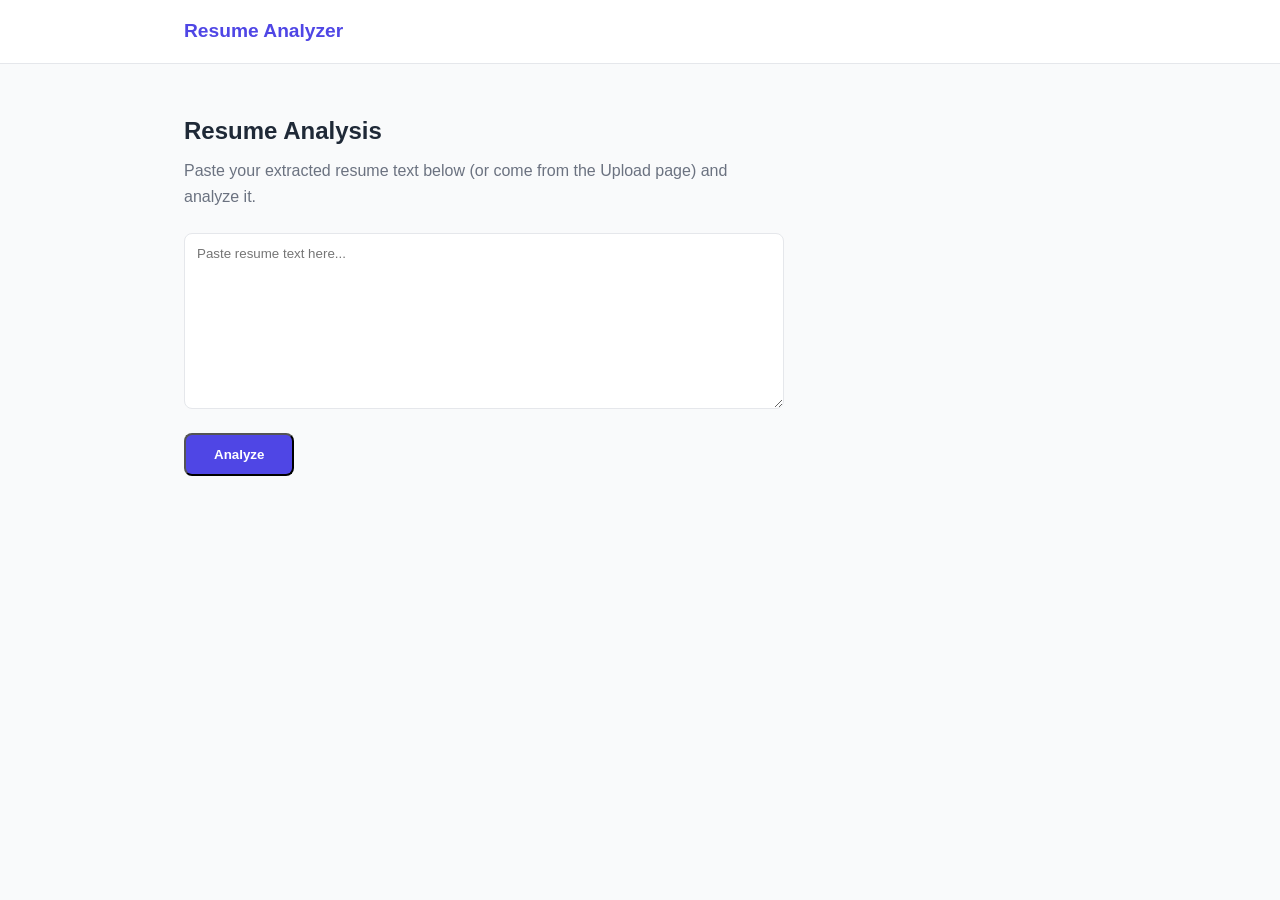
==== templates/analysis.html @ 1b29703f "Phase 3: Gemini-based resume analysis with Pydantic validation" ====
<!DOCTYPE html>
<html lang="en">
<head>
  <meta charset="UTF-8">
  <meta name="viewport" content="width=device-width, initial-scale=1.0">
  <title>Resume Analysis</title>
  <link rel="stylesheet" href="/static/style.css">
</head>
<body>

  <header class="navbar">
    <div class="container">
      <span class="brand">Resume Analyzer</span>
    </div>
  </header>

  <main class="container">
    <section class="upload-section">
      <h1>Resume Analysis</h1>
      <p>Paste your extracted resume text below (or come from the Upload page) and analyze it.</p>

      <textarea id="resume-text" rows="10" style="width:100%; margin-bottom:16px;" placeholder="Paste resume text here..."></textarea>
      <button id="analyze-btn" class="btn">Analyze</button>

      <div id="status" style="margin-top:16px;"></div>

      <div id="result" style="display:none; margin-top:24px;">
        <div class="result-box"><h3>Skills</h3><ul id="skills"></ul></div>
        <div class="result-box"><h3>Education</h3><ul id="education"></ul></div>
        <div class="result-box"><h3>Projects</h3><ul id="projects"></ul></div>
        <div class="result-box"><h3>Certifications</h3><ul id="certifications"></ul></div>
        <div class="result-box"><h3>Experience</h3><ul id="experience"></ul></div>
        <div class="result-box"><h3>Strengths</h3><ul id="strengths"></ul></div>
        <div class="result-box"><h3>Weaknesses</h3><ul id="weaknesses"></ul></div>
        <div class="result-box"><h3>Missing Sections</h3><ul id="missing_sections"></ul></div>
        <div class="result-box"><h3>Suggestions</h3><ul id="suggestions"></ul></div>
      </div>
    </section>
  </main>

  <script>
    const btn = document.getElementById("analyze-btn");
    const statusEl = document.getElementById("status");
    const resultEl = document.getElementById("result");

    const fieldIds = [
      "skills", "education", "projects", "certifications",
      "experience", "strengths", "weaknesses",
      "missing_sections", "suggestions"
    ];

    btn.addEventListener("click", async function () {
      const resumeText = document.getElementById("resume-text").value.trim();

      if (!resumeText) {
        statusEl.textContent = "Please paste resume text first.";
        return;
      }

      statusEl.textContent = "Analyzing... this can take a few seconds.";
      resultEl.style.display = "none";

      try {
        const response = await fetch("/analyze-resume", {
          method: "POST",
          headers: { "Content-Type": "application/json" },
          body: JSON.stringify({ resume_text: resumeText })
        });

        const data = await response.json();

        if (!response.ok) {
          statusEl.textContent = "Error: " + data.detail;
          return;
        }

        fieldIds.forEach(id => {
          const list = document.getElementById(id);
          list.innerHTML = "";
          const items = data[id] || [];
          if (items.length === 0) {
            list.innerHTML = "<li>None found</li>";
          } else {
            items.forEach(item => {
              const li = document.createElement("li");
              li.textContent = item;
              list.appendChild(li);
            });
          }
        });

        statusEl.textContent = "Analysis complete.";
        resultEl.style.display = "block";

      } catch (err) {
        statusEl.textContent = "Something went wrong. Is the server running?";
      }
    });
  </script>

</body>
</html>
---- static/style.css ----
:root {
  --primary: #4f46e5;
  --primary-dark: #4338ca;
  --text: #1f2937;
  --muted: #6b7280;
  --bg: #f9fafb;
  --card: #ffffff;
  --border: #e5e7eb;
}

* {
  box-sizing: border-box;
  margin: 0;
  padding: 0;
}

body {
  font-family: "Segoe UI", Arial, sans-serif;
  background: var(--bg);
  color: var(--text);
  line-height: 1.6;
}

.container {
  max-width: 960px;
  margin: 0 auto;
  padding: 0 24px;
}

.navbar {
  background: var(--card);
  border-bottom: 1px solid var(--border);
  padding: 16px 0;
}

.brand {
  font-weight: 700;
  font-size: 1.2rem;
  color: var(--primary);
}

.hero {
  text-align: center;
  padding: 80px 0 48px;
}

.hero h1 {
  font-size: 2.5rem;
  margin-bottom: 16px;
}

.hero p {
  color: var(--muted);
  max-width: 600px;
  margin: 0 auto 32px;
  font-size: 1.1rem;
}

.btn {
  display: inline-block;
  background: var(--primary);
  color: #fff;
  padding: 12px 28px;
  border-radius: 8px;
  text-decoration: none;
  font-weight: 600;
  transition: background 0.2s;
}

.btn:hover {
  background: var(--primary-dark);
}

.steps {
  display: grid;
  grid-template-columns: repeat(auto-fit, minmax(240px, 1fr));
  gap: 24px;
  padding-bottom: 64px;
}

.card {
  background: var(--card);
  border: 1px solid var(--border);
  border-radius: 12px;
  padding: 24px;
}

.card h3 {
  margin-bottom: 8px;
}

.card p {
  color: var(--muted);
}

.footer {
  text-align: center;
  color: var(--muted);
  padding: 24px;
  border-top: 1px solid var(--border);
  font-size: 0.9rem;
}
.upload-section {
  padding: 48px 0;
  max-width: 600px;
}

.upload-section h1 {
  margin-bottom: 8px;
}

.upload-section p {
  color: var(--muted);
  margin-bottom: 24px;
}

#upload-form {
  display: flex;
  gap: 12px;
  align-items: center;
  margin-bottom: 16px;
}

#status {
  margin-bottom: 16px;
  color: var(--muted);
}

.result-box {
  background: var(--card);
  border: 1px solid var(--border);
  border-radius: 12px;
  padding: 20px;
}

.result-box pre {
  white-space: pre-wrap;
  word-wrap: break-word;
  max-height: 400px;
  overflow-y: auto;
  font-family: inherit;
}
.result-box ul {
  margin-left: 20px;
  margin-top: 8px;
}

.result-box {
  margin-bottom: 16px;
}

textarea {
  padding: 12px;
  border: 1px solid var(--border);
  border-radius: 8px;
  font-family: inherit;
}
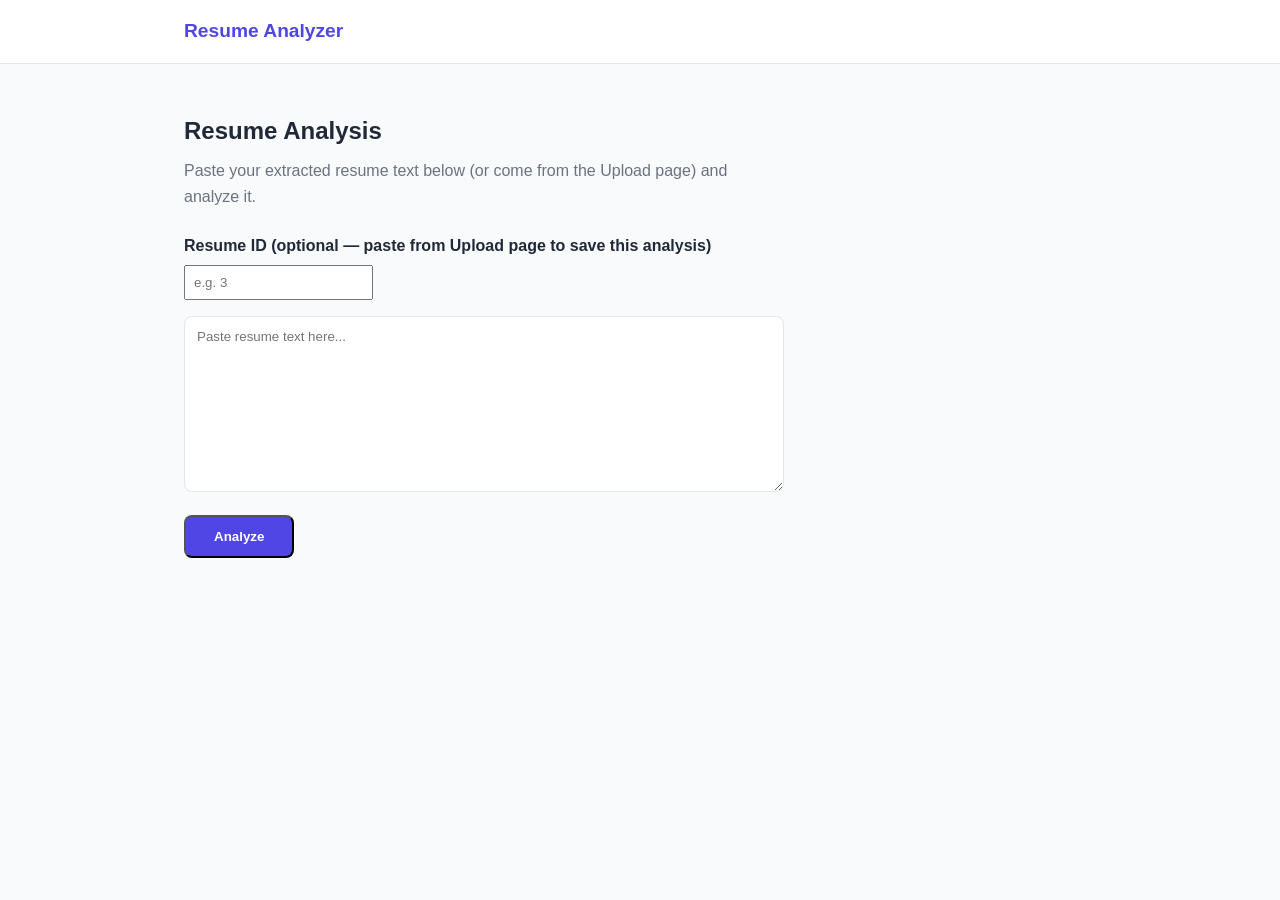
==== commit 659b3a1c: "Phase 5: PostgreSQL integration and history page" ====
--- a/templates/analysis.html
+++ b/templates/analysis.html
@@ -18,6 +18,8 @@
     <section class="upload-section">
       <h1>Resume Analysis</h1>
       <p>Paste your extracted resume text below (or come from the Upload page) and analyze it.</p>
+      <label>Resume ID (optional — paste from Upload page to save this analysis)</label>
+      <input type="number" id="resume-id" style="margin-bottom:16px; padding:8px;" placeholder="e.g. 3">
 
       <textarea id="resume-text" rows="10" style="width:100%; margin-bottom:16px;" placeholder="Paste resume text here..."></textarea>
       <button id="analyze-btn" class="btn">Analyze</button>
@@ -61,10 +63,15 @@
       resultEl.style.display = "none";
 
       try {
+        const resumeIdValue = document.getElementById("resume-id").value;
+
         const response = await fetch("/analyze-resume", {
           method: "POST",
           headers: { "Content-Type": "application/json" },
-          body: JSON.stringify({ resume_text: resumeText })
+          body: JSON.stringify({
+            resume_text: resumeText,
+            resume_id: resumeIdValue ? parseInt(resumeIdValue) : null
+          })
         });
 
         const data = await response.json();
--- a/static/style.css
+++ b/static/style.css
@@ -154,4 +154,9 @@
   border: 1px solid var(--border);
   border-radius: 8px;
   font-family: inherit;
+}
+label {
+  display: block;
+  font-weight: 600;
+  margin-bottom: 6px;
 }
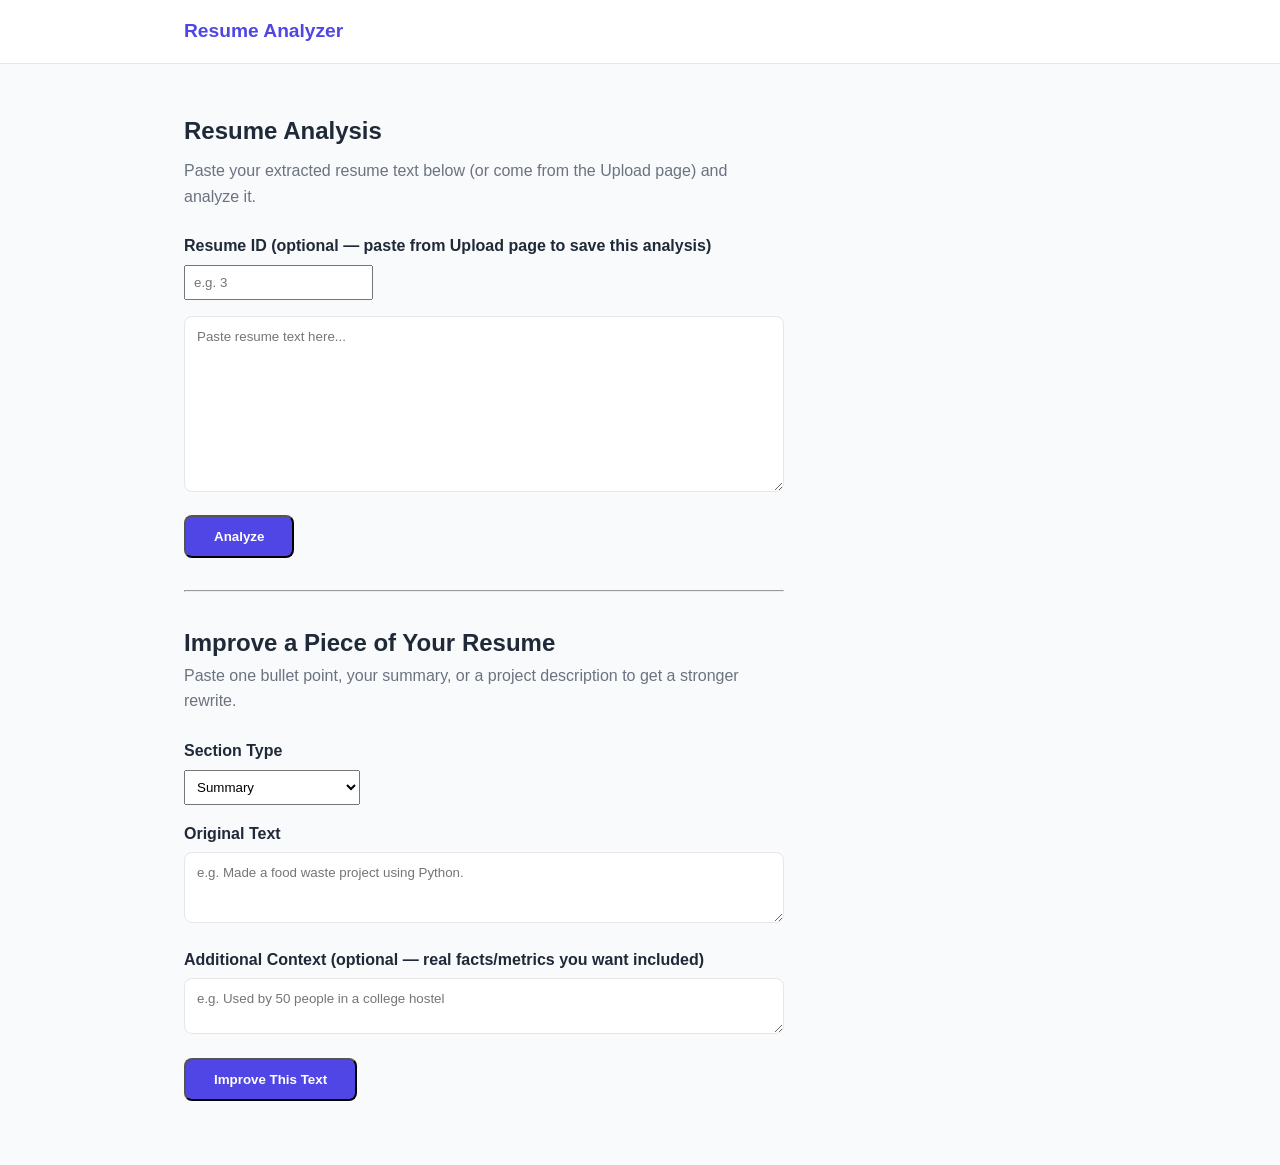
==== commit 8270d2cc: "Phase 6: explainable resume score and AI improvement suggestions" ====
--- a/templates/analysis.html
+++ b/templates/analysis.html
@@ -36,6 +36,34 @@
         <div class="result-box"><h3>Weaknesses</h3><ul id="weaknesses"></ul></div>
         <div class="result-box"><h3>Missing Sections</h3><ul id="missing_sections"></ul></div>
         <div class="result-box"><h3>Suggestions</h3><ul id="suggestions"></ul></div>
+      </div>
+      <hr style="margin: 32px 0;">
+
+      <h2>Improve a Piece of Your Resume</h2>
+      <p>Paste one bullet point, your summary, or a project description to get a stronger rewrite.</p>
+
+      <label>Section Type</label>
+      <select id="section-type" style="margin-bottom:16px; padding:8px;">
+        <option value="summary">Summary</option>
+        <option value="project">Project Description</option>
+        <option value="skills">Skills Section</option>
+        <option value="experience">Experience Bullet Point</option>
+      </select>
+
+      <label>Original Text</label>
+      <textarea id="original-text" rows="3" style="width:100%; margin-bottom:16px;" placeholder="e.g. Made a food waste project using Python."></textarea>
+
+      <label>Additional Context (optional — real facts/metrics you want included)</label>
+      <textarea id="additional-context" rows="2" style="width:100%; margin-bottom:16px;" placeholder="e.g. Used by 50 people in a college hostel"></textarea>
+
+      <button id="improve-btn" class="btn">Improve This Text</button>
+
+      <div id="improve-status" style="margin-top:16px;"></div>
+
+      <div id="improve-result" class="result-box" style="display:none; margin-top:16px;">
+        <h3>Improved Version</h3>
+        <p id="improved-text-output"></p>
+        <p style="color: var(--muted); font-size: 0.9rem;" id="improve-note"></p>
       </div>
     </section>
   </main>
@@ -104,6 +132,50 @@
       }
     });
   </script>
+  <script>
+    document.getElementById("improve-btn").addEventListener("click", async function () {
+      const sectionType = document.getElementById("section-type").value;
+      const originalText = document.getElementById("original-text").value.trim();
+      const additionalContext = document.getElementById("additional-context").value.trim();
+      const statusEl = document.getElementById("improve-status");
+      const resultEl = document.getElementById("improve-result");
+
+      if (!originalText) {
+        statusEl.textContent = "Please paste some text first.";
+        return;
+      }
+
+      statusEl.textContent = "Improving...";
+      resultEl.style.display = "none";
+
+      try {
+        const response = await fetch("/improve-resume", {
+          method: "POST",
+          headers: { "Content-Type": "application/json" },
+          body: JSON.stringify({
+            section_type: sectionType,
+            original_text: originalText,
+            additional_context: additionalContext || null
+          })
+        });
+
+        const data = await response.json();
+
+        if (!response.ok) {
+          statusEl.textContent = "Error: " + data.detail;
+          return;
+        }
+
+        document.getElementById("improved-text-output").textContent = data.improved_text;
+        document.getElementById("improve-note").textContent = data.note;
+        resultEl.style.display = "block";
+        statusEl.textContent = "Done.";
+
+      } catch (err) {
+        statusEl.textContent = "Something went wrong. Is the server running?";
+      }
+    });
+  </script>
 
 </body>
 </html>
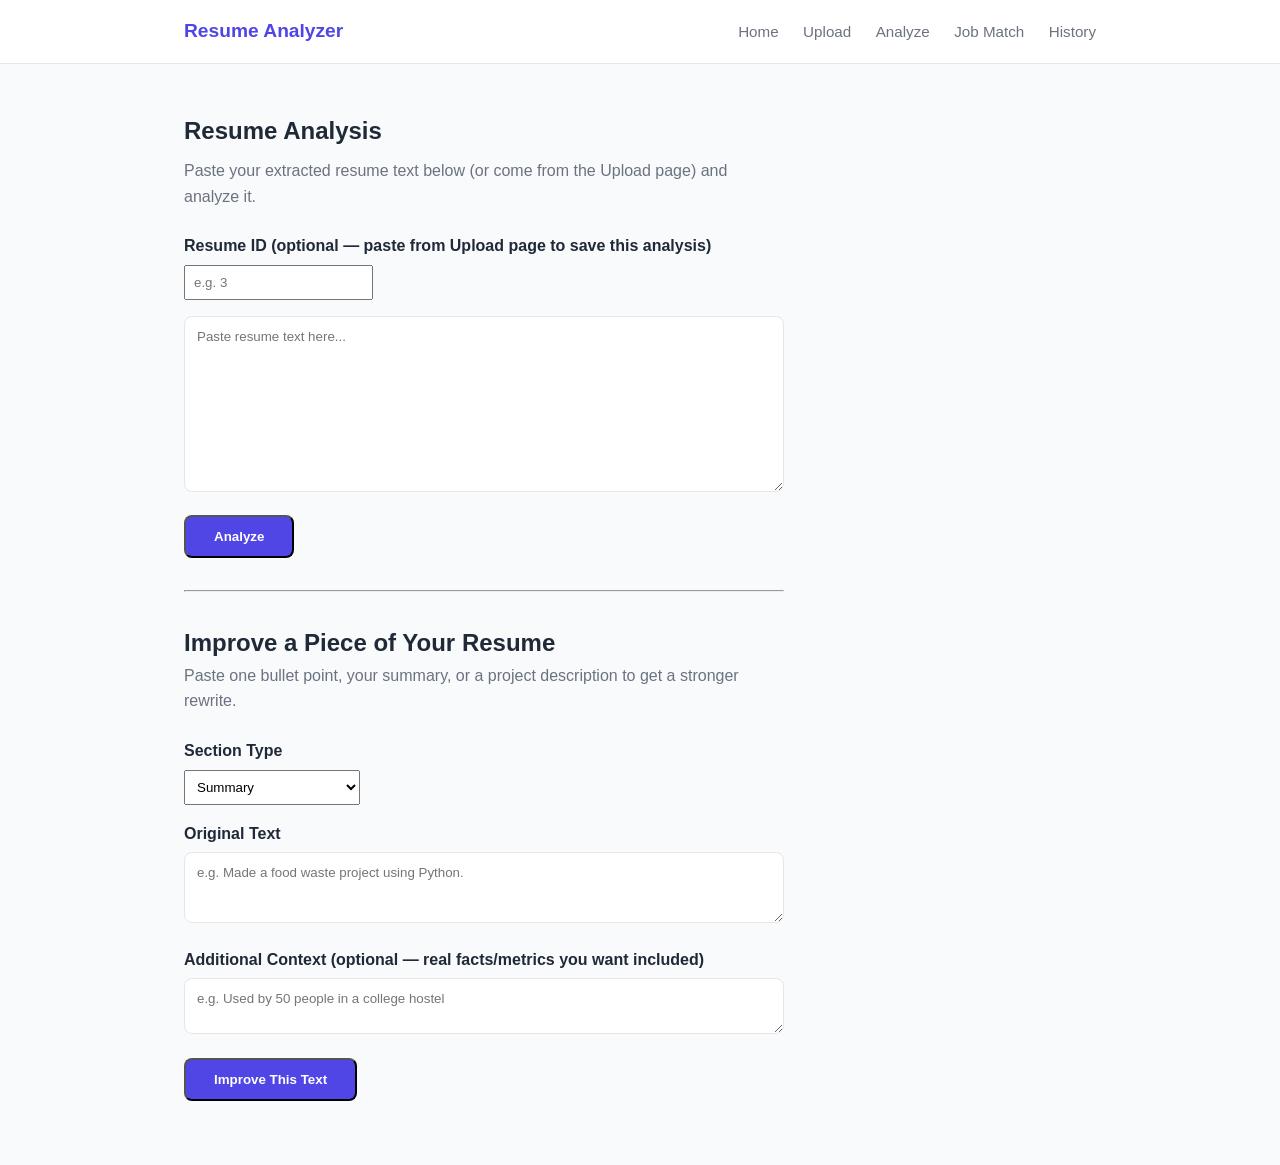
==== commit 95e76031: "Phase 7: navigation, loading states, error handling fixes, README" ====
--- a/templates/analysis.html
+++ b/templates/analysis.html
@@ -8,9 +8,16 @@
 </head>
 <body>
 
-  <header class="navbar">
-    <div class="container">
+    <header class="navbar">
+    <div class="container navbar-inner">
       <span class="brand">Resume Analyzer</span>
+      <nav>
+        <a href="/">Home</a>
+        <a href="/upload">Upload</a>
+        <a href="/analysis">Analyze</a>
+        <a href="/job-match">Job Match</a>
+        <a href="/history">History</a>
+      </nav>
     </div>
   </header>
 
@@ -87,7 +94,8 @@
         return;
       }
 
-      statusEl.textContent = "Analyzing... this can take a few seconds.";
+      btn.disabled = true;
+      statusEl.innerHTML = '<span class="spinner"></span> Analyzing... this can take a few seconds.';
       resultEl.style.display = "none";
 
       try {
@@ -113,6 +121,7 @@
           const list = document.getElementById(id);
           list.innerHTML = "";
           const items = data[id] || [];
+
           if (items.length === 0) {
             list.innerHTML = "<li>None found</li>";
           } else {
@@ -129,11 +138,15 @@
 
       } catch (err) {
         statusEl.textContent = "Something went wrong. Is the server running?";
+      } finally {
+        btn.disabled = false;
       }
     });
-  </script>
-  <script>
+</script>
+
+<script>
     document.getElementById("improve-btn").addEventListener("click", async function () {
+      const improveBtn = document.getElementById("improve-btn");
       const sectionType = document.getElementById("section-type").value;
       const originalText = document.getElementById("original-text").value.trim();
       const additionalContext = document.getElementById("additional-context").value.trim();
@@ -145,7 +158,8 @@
         return;
       }
 
-      statusEl.textContent = "Improving...";
+      improveBtn.disabled = true;
+      statusEl.innerHTML = '<span class="spinner"></span> Improving...';
       resultEl.style.display = "none";
 
       try {
@@ -173,9 +187,11 @@
 
       } catch (err) {
         statusEl.textContent = "Something went wrong. Is the server running?";
+      } finally {
+        improveBtn.disabled = false;
       }
     });
-  </script>
+</script>
 
 </body>
 </html>
--- a/static/style.css
+++ b/static/style.css
@@ -159,4 +159,42 @@
   display: block;
   font-weight: 600;
   margin-bottom: 6px;
+}
+.navbar-inner {
+  display: flex;
+  justify-content: space-between;
+  align-items: center;
+}
+
+nav a {
+  color: var(--muted);
+  text-decoration: none;
+  margin-left: 20px;
+  font-weight: 500;
+  font-size: 0.95rem;
+}
+
+nav a:hover {
+  color: var(--primary);
+}
+
+.btn:disabled {
+  opacity: 0.6;
+  cursor: not-allowed;
+}
+
+.spinner {
+  display: inline-block;
+  width: 14px;
+  height: 14px;
+  border: 2px solid var(--border);
+  border-top-color: var(--primary);
+  border-radius: 50%;
+  animation: spin 0.6s linear infinite;
+  margin-right: 8px;
+  vertical-align: middle;
+}
+
+@keyframes spin {
+  to { transform: rotate(360deg); }
 }
